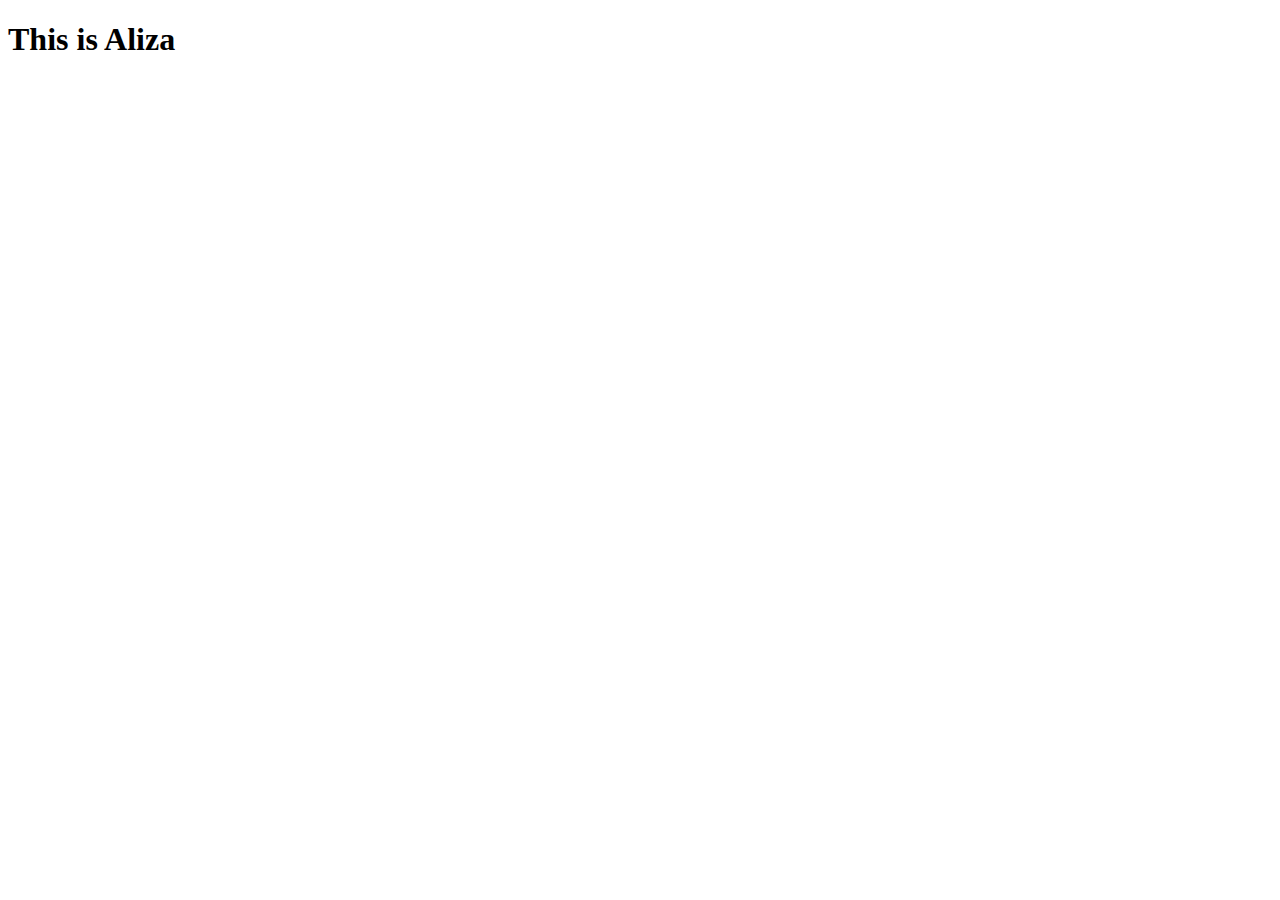
==== aliza.html @ fbe17838 "Hello" ====
<!DOCTYPE html>
<html lang="en">
<head>
    <meta charset="UTF-8">
    <meta http-equiv="X-UA-Compatible" content="IE=edge">
    <meta name="viewport" content="width=device-width, initial-scale=1.0">
    <title>Document</title>
</head>
<body>
    <h1>This is Aliza</h1>
</body>
</html>
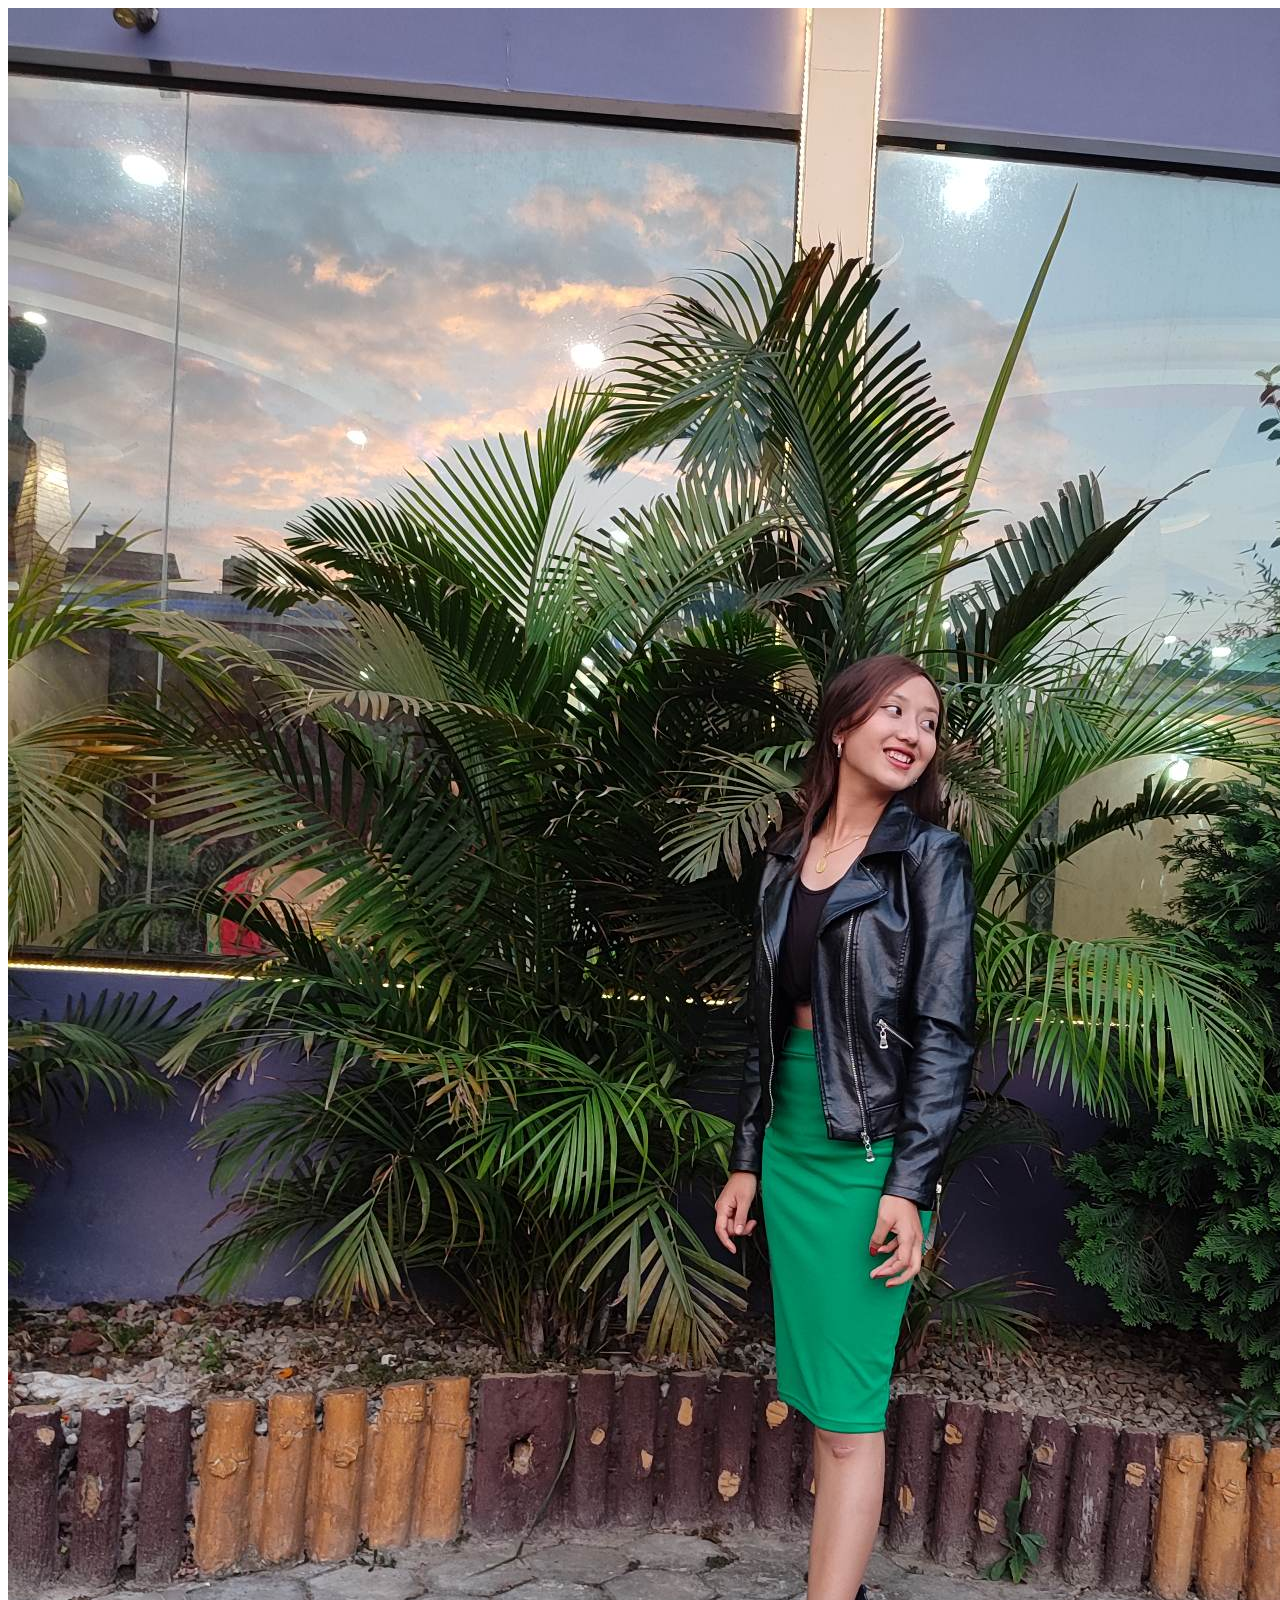
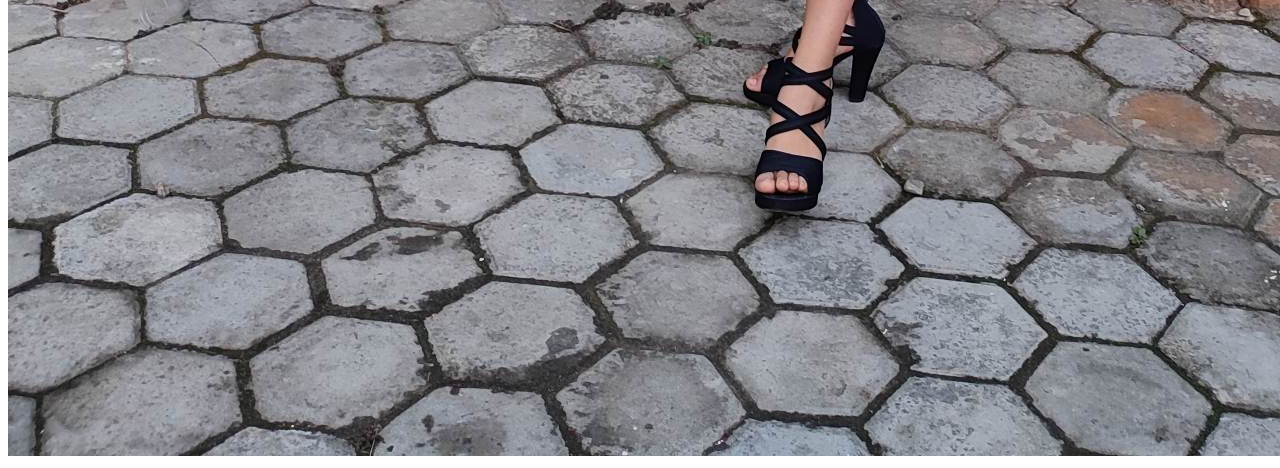
==== commit 6360ff0a: "week 4" ====
--- a/aliza.html
+++ b/aliza.html
@@ -1,12 +1,13 @@
-<!DOCTYPE html>
-<html lang="en">
-<head>
-    <meta charset="UTF-8">
-    <meta http-equiv="X-UA-Compatible" content="IE=edge">
-    <meta name="viewport" content="width=device-width, initial-scale=1.0">
-    <title>Document</title>
-</head>
-<body>
-    <h1>This is Aliza</h1>
-</body>
+<!DOCTYPE html>
+<html lang="en">
+<head>
+    <meta charset="UTF-8">
+    <meta http-equiv="X-UA-Compatible" content="IE=edge">
+    <meta name="viewport" content="width=device-width, initial-scale=1.0">
+    <link rel="aliza.css" href="aliza.css">
+    <title>Document</title>
+</head>
+<body>
+    <img src="aliza.jpg.jpg" >
+</body>
 </html>--- a/aliza.css
+++ b/aliza.css
@@ -0,0 +1,6 @@
+img{
+    border-radius: 50%;
+    width: auto;
+    height: 600px;
+    background-size: cover;
+}